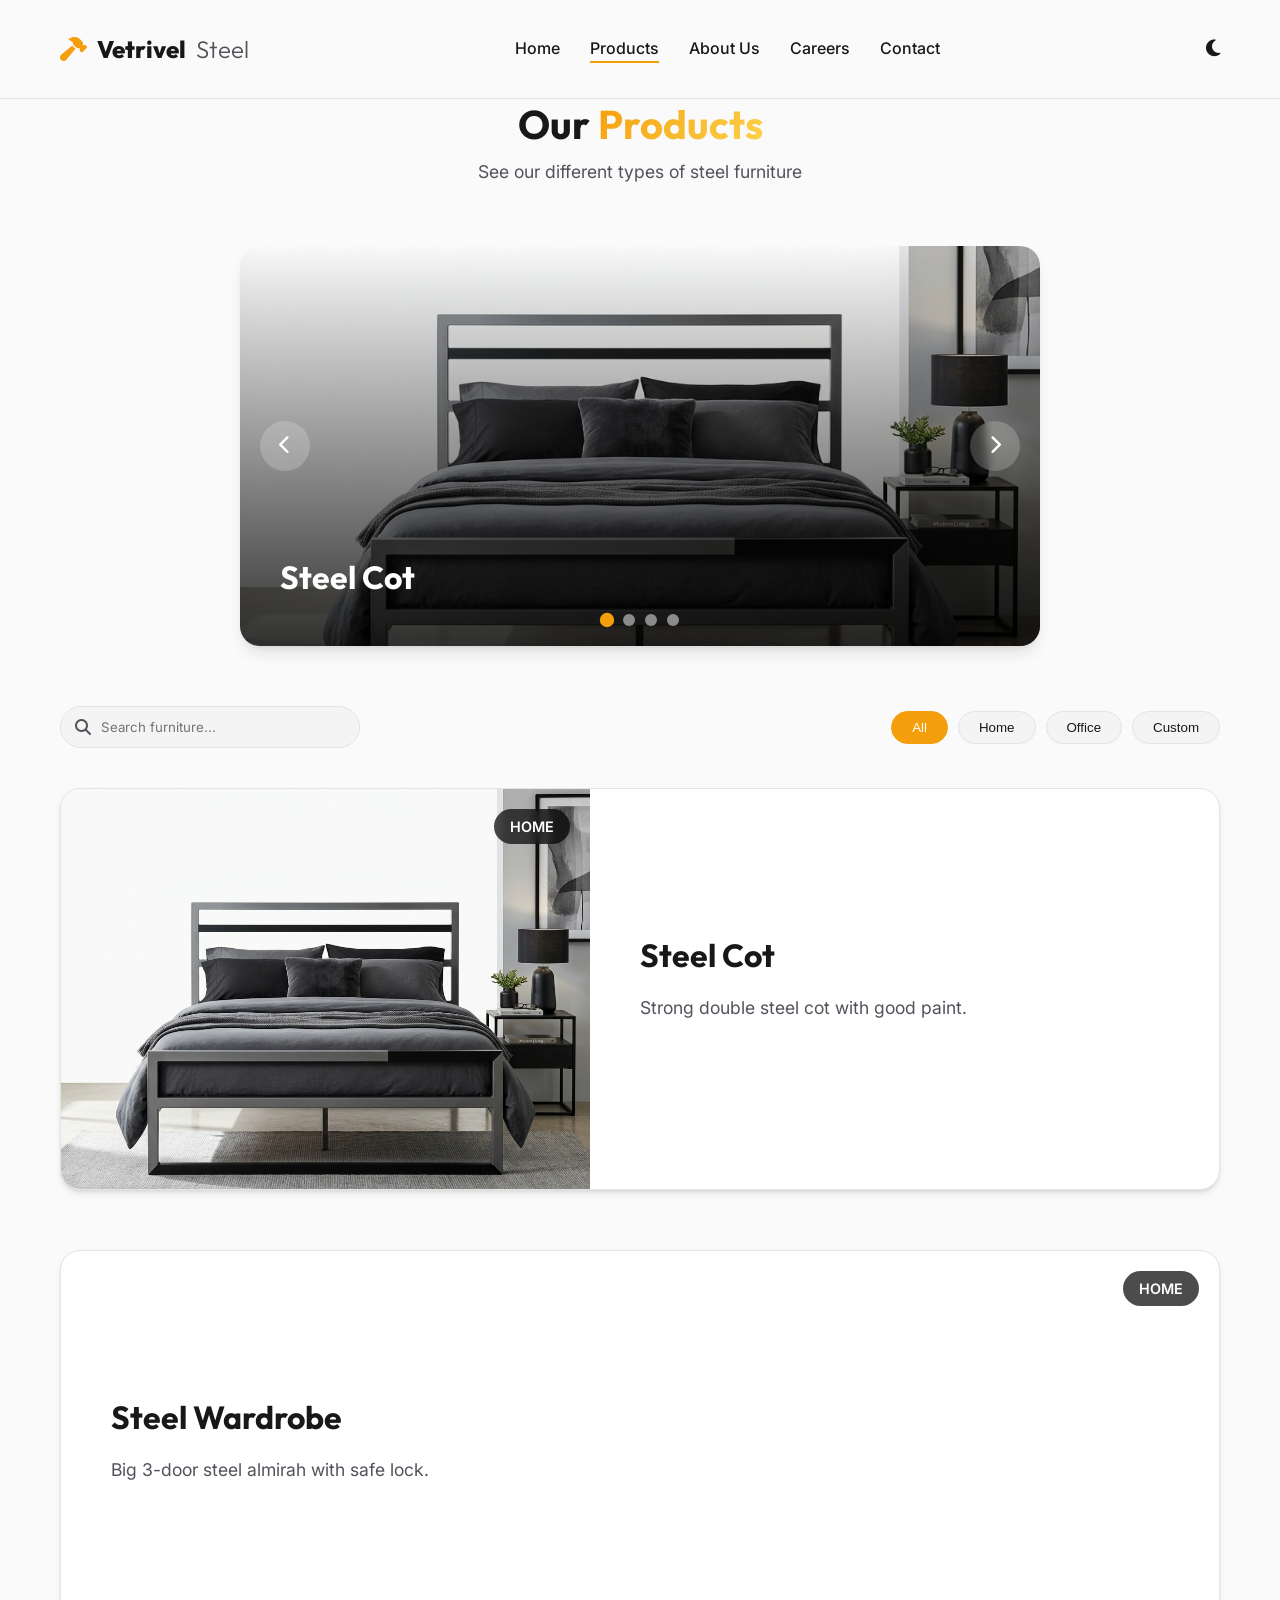
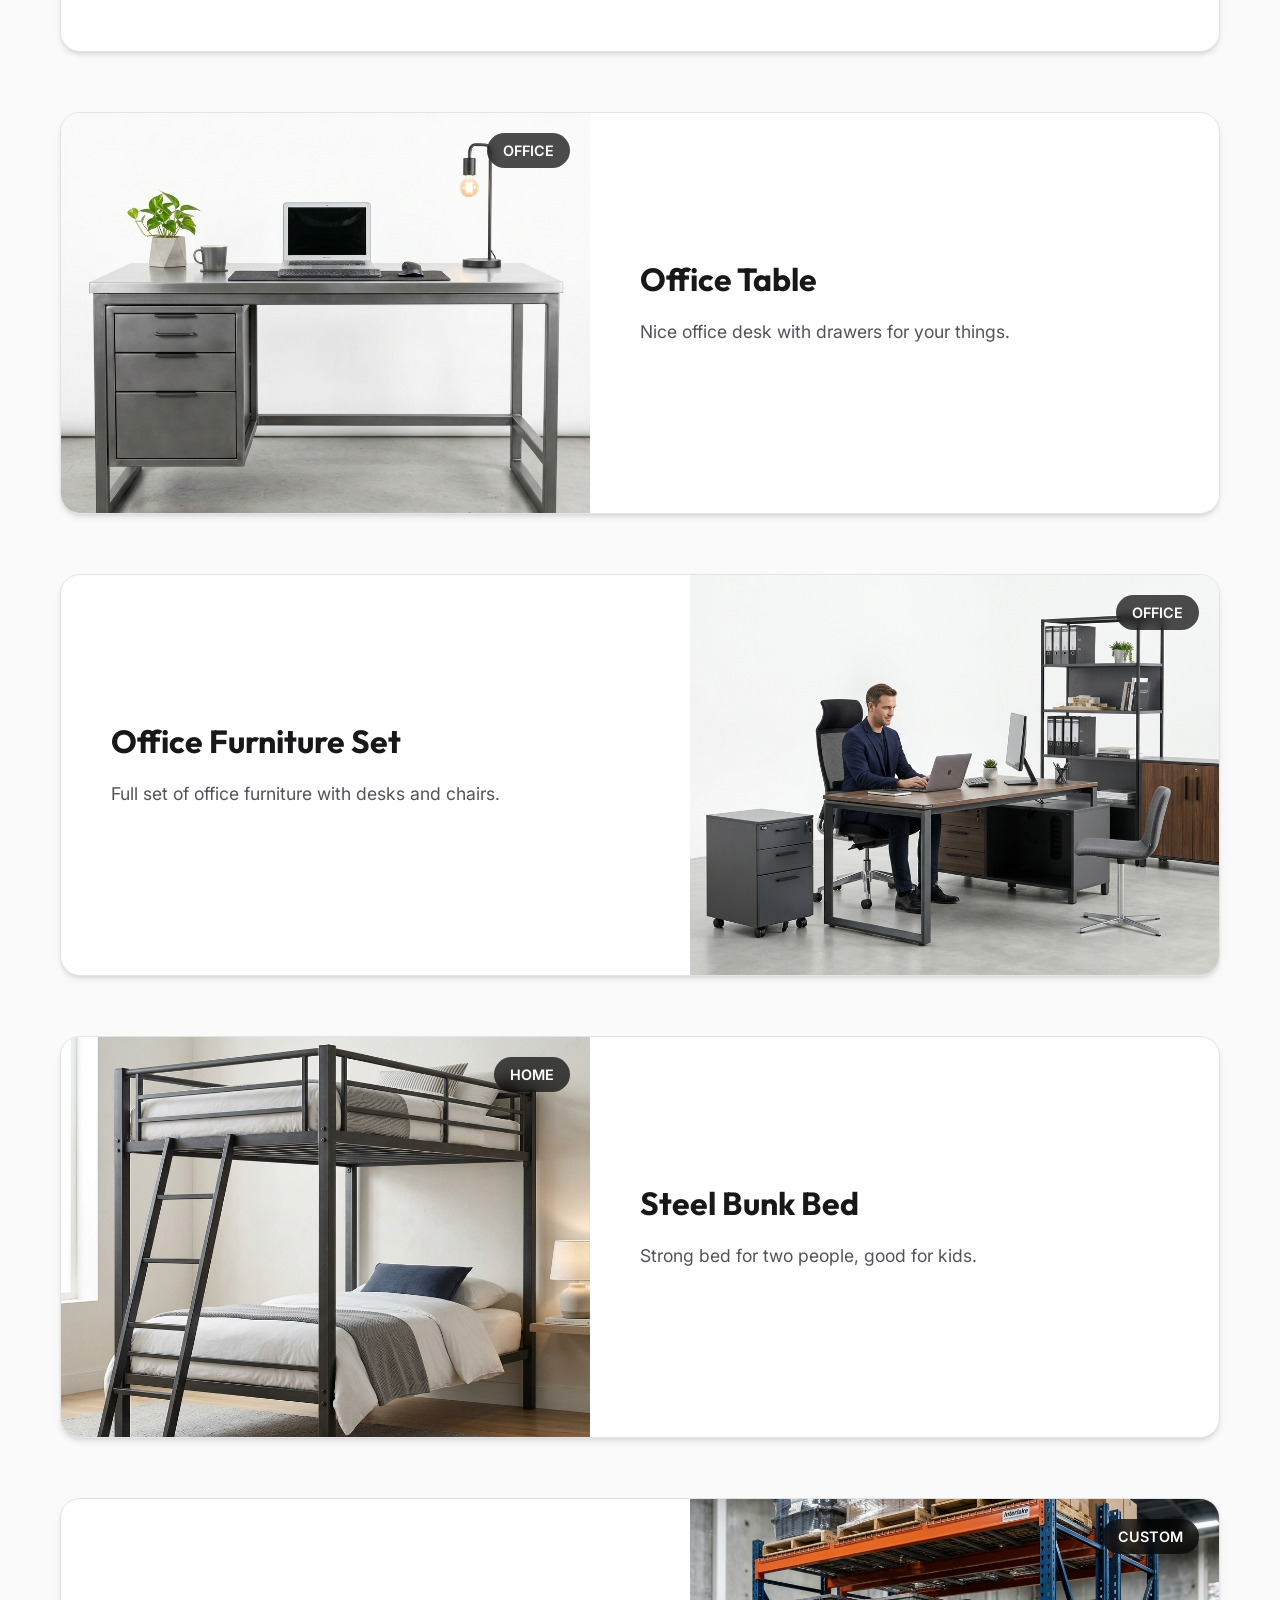
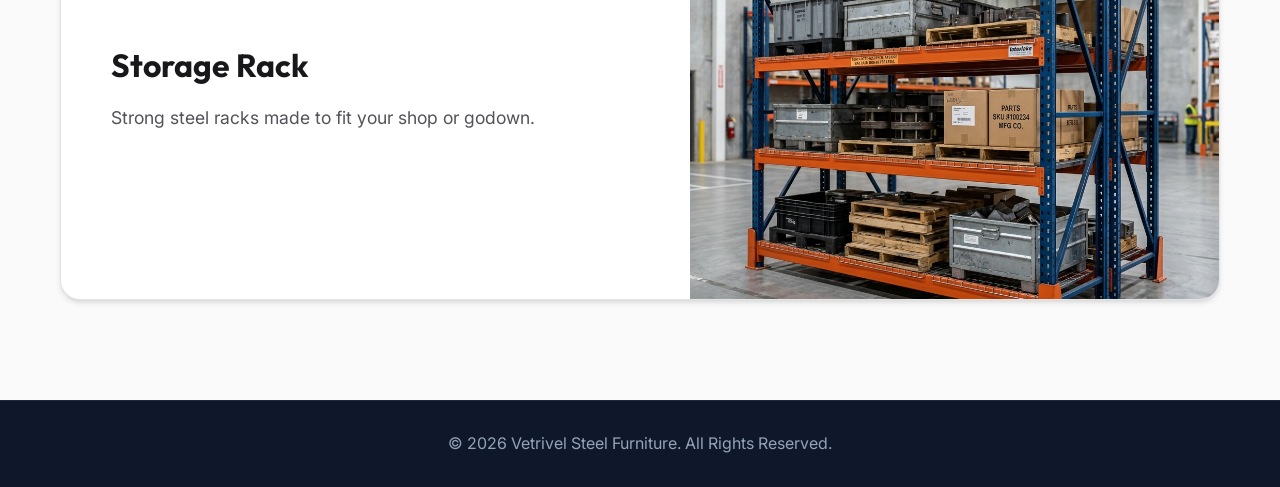
==== frontend/products.html @ 6a853de4 "11" ====
<!DOCTYPE html>
<html lang="en">
<head>
    <meta charset="UTF-8">
    <meta name="viewport" content="width=device-width, initial-scale=1.0">
    <meta name="description" content="Vetrivel Steel Furniture - Quality Steel Furniture for Homes, Offices & Shops.">
    <title>Vetrivel Steel Furniture | Premium Steel Furniture</title>
    <!-- Google Fonts -->
    <link rel="preconnect" href="https://fonts.googleapis.com">
    <link rel="preconnect" href="https://fonts.gstatic.com" crossorigin>
    <link href="https://fonts.googleapis.com/css2?family=Outfit:wght@300;400;500;600;700;800&family=Inter:wght@300;400;500;600&display=swap" rel="stylesheet">
    <!-- FontAwesome -->
    <link rel="stylesheet" href="https://cdnjs.cloudflare.com/ajax/libs/font-awesome/6.4.0/css/all.min.css">
    <!-- Custom CSS -->
    <link rel="stylesheet" href="style.css">
</head>
<body class="light-mode">
    <div class="loader-wrapper" id="loader">
        <div class="loader"></div>
    </div>

    <!-- Navigation -->
    <nav class="navbar" id="navbar">
        <div class="nav-container">
            <a href="#" class="logo">
                <i class="fa-solid fa-hammer"></i> Vetrivel <span>Steel</span>
            </a>
            
            <ul class="nav-links">
                <li><a href="index.html#home">Home</a></li>
                <li><a href="products.html" class="active">Products</a></li>
                <li><a href="index.html#about">About Us</a></li>
                <li><a href="index.html#careers">Careers</a></li>
                <li><a href="index.html#contact">Contact</a></li>
            </ul>

            <div class="nav-actions">
                <button id="theme-toggle" class="theme-btn" aria-label="Toggle Theme">
                    <i class="fa-solid fa-moon"></i>
                </button>
                <div class="hamburger" id="hamburger">
                    <span class="bar"></span>
                    <span class="bar"></span>
                    <span class="bar"></span>
                </div>
            </div>
        </div>
    </nav>



    <!-- Products Section -->
    <section id="products" class="products">
        <div class="container">
            <div class="section-header reveal">
                <h2>Our <span class="text-gradient">Products</span></h2>
                <p>See our different types of steel furniture</p>
            </div>

            <!-- Featured Product Carousel -->
            <div class="carousel-container reveal">
                <div class="carousel-track" id="carousel-track">
                    <!-- Items injected by JS -->
                </div>
                <button class="carousel-btn prev-btn" id="prev-btn" aria-label="Previous"><i class="fa-solid fa-chevron-left"></i></button>
                <button class="carousel-btn next-btn" id="next-btn" aria-label="Next"><i class="fa-solid fa-chevron-right"></i></button>
                <div class="carousel-dots" id="carousel-dots"></div>
            </div>


            <!-- Search and Filter -->
            <div class="product-controls reveal">
                <div class="search-bar">
                    <i class="fa-solid fa-search"></i>
                    <input type="text" id="product-search" placeholder="Search furniture...">
                </div>
                <div class="filter-buttons" id="filter-buttons">
                    <button class="filter-btn active" data-filter="all">All</button>
                    <button class="filter-btn" data-filter="home">Home</button>
                    <button class="filter-btn" data-filter="office">Office</button>
                    <button class="filter-btn" data-filter="custom">Custom</button>
                </div>
            </div>

            <div class="products-grid" id="products-grid">
                <!-- Product cards injected by JS -->
            </div>
        </div>
    </section>



    <!-- Footer -->
    <footer>
        <div class="container">
            <div class="footer-bottom">
                <p>&copy; 2026 Vetrivel Steel Furniture. All Rights Reserved.</p>
            </div>
        </div>
    </footer>

    <!-- Scripts -->
    <script src="script.js"></script>
</body>
</html>
---- frontend/style.css ----
/* Custom CSS for Vetrivel Steel Furniture */
:root {
    --primary: #f59e0b;       /* Premium Gold/Amber */
    --primary-dark: #d97706;
    --primary-light: #fcd34d;
    --accent: #10b981;        /* Emerald Accent */
    
    /* Light Mode Variables */
    --bg-color: #fafafa;
    --bg-secondary: #f4f4f5;
    --text-primary: #18181b;
    --text-secondary: #52525b;
    --border-color: #e4e4e7;
    --card-bg: #ffffff;
    --nav-bg: rgba(250, 250, 250, 0.9);
    --steel-gradient: linear-gradient(135deg, #a1a1aa, #e4e4e7);
    
    --shadow-sm: 0 1px 2px 0 rgb(0 0 0 / 0.05);
    --shadow-md: 0 4px 6px -1px rgb(0 0 0 / 0.1), 0 2px 4px -2px rgb(0 0 0 / 0.1);
    --shadow-lg: 0 10px 15px -3px rgb(0 0 0 / 0.1), 0 4px 6px -4px rgb(0 0 0 / 0.1);
    
    --transition: all 0.3s cubic-bezier(0.4, 0, 0.2, 1);
    --font-heading: 'Outfit', sans-serif;
    --font-body: 'Inter', sans-serif;
}

[data-theme="dark"] {
    --bg-color: #09090b;      /* Midnight/Charcoal */
    --bg-secondary: #18181b;
    --text-primary: #f4f4f5;
    --text-secondary: #a1a1aa;
    --border-color: #27272a;
    --card-bg: #18181b;
    --nav-bg: rgba(9, 9, 11, 0.9);
    --steel-gradient: linear-gradient(135deg, #3f3f46, #18181b);
}

* {
    margin: 0;
    padding: 0;
    box-sizing: border-box;
}

html {
    scroll-behavior: smooth;
    scroll-padding-top: 80px;
}

body {
    font-family: var(--font-body);
    background-color: var(--bg-color);
    color: var(--text-primary);
    line-height: 1.6;
    transition: background-color var(--transition), color var(--transition);
    overflow-x: hidden;
}

h1, h2, h3, h4, h5, h6 {
    font-family: var(--font-heading);
    font-weight: 700;
    line-height: 1.2;
}

a {
    text-decoration: none;
    color: inherit;
}

ul {
    list-style: none;
}

.container {
    max-width: 1200px;
    margin: 0 auto;
    padding: 0 20px;
}

.text-gradient {
    background: linear-gradient(135deg, var(--primary), var(--primary-light));
    -webkit-background-clip: text;
    -webkit-text-fill-color: transparent;
    background-clip: text;
}

.text-white {
    color: #ffffff !important;
}

/* Loader */
.loader-wrapper {
    position: fixed;
    top: 0;
    left: 0;
    width: 100%;
    height: 100%;
    background-color: var(--bg-color);
    display: flex;
    justify-content: center;
    align-items: center;
    z-index: 9999;
    transition: opacity 0.5s ease;
}

.loader {
    width: 50px;
    height: 50px;
    border: 5px solid var(--border-color);
    border-top-color: var(--primary);
    border-radius: 50%;
    animation: spin 1s linear infinite;
}

@keyframes spin {
    to { transform: rotate(360deg); }
}

/* Buttons */
.btn {
    display: inline-flex;
    align-items: center;
    justify-content: center;
    gap: 8px;
    padding: 12px 28px;
    font-size: 1rem;
    font-weight: 600;
    border-radius: 8px;
    cursor: pointer;
    transition: var(--transition);
    border: none;
    outline: none;
    font-family: var(--font-heading);
}

.btn-primary {
    background-color: var(--primary);
    color: #fff;
    box-shadow: 0 4px 14px 0 rgba(37, 99, 235, 0.39);
}

.btn-primary:hover {
    background-color: var(--primary-dark);
    transform: translateY(-2px);
    box-shadow: 0 6px 20px rgba(37, 99, 235, 0.23);
}

.btn-outline {
    background-color: transparent;
    color: #fff;
    border: 2px solid #fff;
}

.btn-outline:hover {
    background-color: #fff;
    color: var(--text-primary);
}

.w-100 {
    width: 100%;
}

/* Navbar */
.navbar {
    position: fixed;
    top: 0;
    left: 0;
    width: 100%;
    background-color: var(--nav-bg);
    backdrop-filter: blur(10px);
    z-index: 1000;
    border-bottom: 1px solid var(--border-color);
    transition: var(--transition);
}

.nav-container {
    max-width: 1200px;
    margin: 0 auto;
    padding: 15px 20px;
    display: flex;
    justify-content: space-between;
    align-items: center;
}

.logo {
    font-size: 1.5rem;
    font-weight: 800;
    font-family: var(--font-heading);
    color: var(--text-primary);
    display: flex;
    align-items: center;
    gap: 10px;
}

.logo i {
    color: var(--primary);
}

.logo span {
    color: var(--text-secondary);
    font-weight: 300;
}

.nav-links {
    display: flex;
    gap: 30px;
}

.nav-links a {
    font-size: 1rem;
    font-weight: 500;
    color: var(--text-primary);
    transition: var(--transition);
    position: relative;
}

.nav-links a::after {
    content: '';
    position: absolute;
    bottom: -5px;
    left: 0;
    width: 0;
    height: 2px;
    background-color: var(--primary);
    transition: var(--transition);
}

.nav-links a:hover::after, .nav-links a.active::after {
    width: 100%;
}

.nav-actions {
    display: flex;
    align-items: center;
    gap: 20px;
}

.theme-btn {
    background: none;
    border: none;
    font-size: 1.2rem;
    color: var(--text-primary);
    cursor: pointer;
    transition: var(--transition);
}

.theme-btn:hover {
    color: var(--primary);
}

.hamburger {
    display: none;
    cursor: pointer;
}

.hamburger .bar {
    display: block;
    width: 25px;
    height: 3px;
    margin: 5px auto;
    transition: all 0.3s ease-in-out;
    background-color: var(--text-primary);
}

/* Hero Section */
.hero {
    height: 100vh;
    display: flex;
    align-items: center;
    position: relative;
    background: url('../assets/images/hero_bg_1779976174019.png') no-repeat center center/cover;
}

.hero-overlay {
    position: absolute;
    top: 0;
    left: 0;
    width: 100%;
    height: 100%;
    background: linear-gradient(to right, rgba(0, 0, 0, 0.8) 0%, rgba(0, 0, 0, 0.4) 100%);
}

.hero-content {
    position: relative;
    z-index: 1;
    max-width: 1200px;
    margin: 0 auto;
    padding: 0 20px;
    color: #fff;
}

.hero-content h1 {
    font-size: 4rem;
    margin-bottom: 20px;
}

.hero-content p {
    font-size: 1.2rem;
    margin-bottom: 40px;
    max-width: 600px;
    color: #e2e8f0;
}

.hero-buttons {
    display: flex;
    gap: 20px;
}

/* Sections Common */
section {
    padding: 100px 0;
}

.section-header {
    text-align: center;
    margin-bottom: 60px;
}

.section-header h2 {
    font-size: 2.5rem;
    margin-bottom: 10px;
}

.section-header p {
    color: var(--text-secondary);
    font-size: 1.1rem;
}

/* About Section */
.about {
    background-color: var(--bg-secondary);
}

.about-grid {
    display: grid;
    grid-template-columns: 1fr 1fr;
    gap: 60px;
    align-items: center;
}

.about-text h3 {
    font-size: 2rem;
    margin-bottom: 20px;
}

.about-text p {
    margin-bottom: 20px;
    color: var(--text-secondary);
}

.stats-container {
    display: grid;
    grid-template-columns: repeat(3, 1fr);
    gap: 20px;
    margin-top: 40px;
}

.stat-box {
    background-color: var(--card-bg);
    padding: 20px;
    border-radius: 12px;
    box-shadow: var(--shadow-sm);
    text-align: center;
    border: 1px solid var(--border-color);
}

.stat-box h4 {
    font-size: 2.5rem;
    color: var(--primary);
    display: inline-block;
}

.stat-box span {
    display: block;
    font-size: 0.9rem;
    color: var(--text-secondary);
    font-weight: 500;
}

.image-grid {
    display: grid;
    grid-template-columns: 1fr 1fr;
    gap: 20px;
}

.grid-img {
    height: 250px;
    border-radius: 16px;
    background-size: cover;
    background-position: center;
    box-shadow: var(--shadow-md);
}

.img-1 {
    background-image: url('../assets/images/product_table_1779976252061.png');
    transform: translateY(30px);
}

.img-2 {
    background-image: url('../assets/images/product_office_1779976267938.png');
}

/* Products Section */
/* Carousel */
.carousel-container {
    position: relative;
    width: 100%;
    max-width: 800px;
    margin: 0 auto 60px;
    overflow: hidden;
    border-radius: 20px;
    box-shadow: var(--shadow-lg);
}
.carousel-track {
    display: flex;
    transition: transform 0.5s cubic-bezier(0.4, 0, 0.2, 1);
}
.carousel-item {
    min-width: 100%;
    height: 400px;
    background-size: cover;
    background-position: center;
    position: relative;
    display: flex;
    align-items: flex-end;
}
.carousel-item::before {
    content: '';
    position: absolute;
    inset: 0;
    background: linear-gradient(to top, rgba(0,0,0,0.8), transparent);
}
.carousel-content {
    position: relative;
    z-index: 1;
    padding: 40px;
    color: white;
}
.carousel-content h3 {
    font-size: 2rem;
    margin-bottom: 10px;
}
.carousel-btn {
    position: absolute;
    top: 50%;
    transform: translateY(-50%);
    background: rgba(255,255,255,0.2);
    backdrop-filter: blur(5px);
    border: none;
    color: white;
    width: 50px;
    height: 50px;
    border-radius: 50%;
    cursor: pointer;
    font-size: 1.2rem;
    transition: var(--transition);
    z-index: 2;
}
.carousel-btn:hover {
    background: var(--primary);
}
.prev-btn { left: 20px; }
.next-btn { right: 20px; }
.carousel-dots {
    position: absolute;
    bottom: 20px;
    left: 50%;
    transform: translateX(-50%);
    display: flex;
    gap: 10px;
    z-index: 2;
}
.dot {
    width: 12px;
    height: 12px;
    border-radius: 50%;
    background: rgba(255,255,255,0.5);
    cursor: pointer;
    transition: var(--transition);
}
.dot.active {
    background: var(--primary);
    transform: scale(1.2);
}

.product-controls {
    display: flex;
    justify-content: space-between;
    align-items: center;
    margin-bottom: 40px;
    flex-wrap: wrap;
    gap: 20px;
}

.search-bar {
    position: relative;
    width: 300px;
}

.search-bar i {
    position: absolute;
    left: 15px;
    top: 50%;
    transform: translateY(-50%);
    color: var(--text-secondary);
}

.search-bar input {
    width: 100%;
    padding: 12px 15px 12px 40px;
    border: 1px solid var(--border-color);
    border-radius: 30px;
    background-color: var(--bg-secondary);
    color: var(--text-primary);
    font-family: var(--font-body);
    outline: none;
    transition: var(--transition);
}

.search-bar input:focus {
    border-color: var(--primary);
    box-shadow: 0 0 0 3px rgba(37, 99, 235, 0.1);
}

.filter-buttons {
    display: flex;
    gap: 10px;
}

.filter-btn {
    padding: 8px 20px;
    border: 1px solid var(--border-color);
    background-color: var(--bg-secondary);
    color: var(--text-primary);
    border-radius: 30px;
    cursor: pointer;
    font-weight: 500;
    transition: var(--transition);
}

.filter-btn:hover, .filter-btn.active {
    background-color: var(--primary);
    color: #fff;
    border-color: var(--primary);
}

.products-grid {
    display: flex;
    flex-direction: column;
    gap: 60px;
}

.product-card {
    display: flex;
    align-items: center;
    background-color: var(--card-bg);
    border-radius: 20px;
    overflow: hidden;
    box-shadow: var(--shadow-md);
    border: 1px solid var(--border-color);
    transition: all 0.4s cubic-bezier(0.175, 0.885, 0.32, 1.275);
    position: relative;
}

.product-card:nth-child(even) {
    flex-direction: row-reverse;
}

.product-card:hover {
    transform: translateY(-5px);
    box-shadow: var(--shadow-lg);
}

.product-img {
    flex: 1;
    height: 400px;
    position: relative;
    overflow: hidden;
}

.product-img img, .product-img video {
    width: 100%;
    height: 100%;
    object-fit: cover;
    transition: transform 0.5s ease;
}

.product-img img {
    animation: slow-pan 25s linear infinite alternate;
}

@keyframes slow-pan {
    0% { transform: scale(1) translate(0, 0); }
    50% { transform: scale(1.1) translate(-2%, 2%); }
    100% { transform: scale(1.15) translate(2%, -2%); }
}

.product-card:hover .product-img img {
    animation-play-state: paused;
    transform: scale(1.05);
}

.product-category {
    position: absolute;
    top: 20px;
    right: 20px;
    background-color: rgba(0, 0, 0, 0.7);
    color: #fff;
    padding: 6px 16px;
    border-radius: 30px;
    font-size: 0.9rem;
    font-weight: 600;
    backdrop-filter: blur(4px);
    z-index: 2;
}

.product-info {
    flex: 1;
    padding: 50px;
}

.product-info h3 {
    font-size: 2rem;
    margin-bottom: 20px;
}

.product-info p {
    color: var(--text-secondary);
    font-size: 1.1rem;
    margin-bottom: 20px;
    height: auto;
    overflow: visible;
}

.product-bottom {
    display: flex;
    justify-content: space-between;
    align-items: center;
}

@media (max-width: 768px) {
    .product-card, .product-card:nth-child(even) {
        flex-direction: column;
    }
    .product-img {
        width: 100%;
        height: 250px;
    }
    .product-info {
        padding: 30px;
    }
}

.product-price {
    font-size: 1.25rem;
    font-weight: 700;
    color: var(--primary);
}

.btn-sm {
    padding: 8px 16px;
    font-size: 0.9rem;
}

/* Careers Section */
.careers {
    position: relative;
    background: url('../assets/images/hiring_banner_1779976194190.png') no-repeat center center/cover;
    background-attachment: fixed;
    color: #fff;
}

.careers-overlay {
    position: absolute;
    top: 0;
    left: 0;
    width: 100%;
    height: 100%;
    background: linear-gradient(rgba(15, 23, 42, 0.9), rgba(15, 23, 42, 0.95));
}

.careers-content {
    position: relative;
    z-index: 1;
    display: grid;
    grid-template-columns: 1fr 1fr;
    gap: 60px;
}

.job-listings {
    display: grid;
    grid-template-columns: 1fr 1fr;
    gap: 20px;
}

.job-card {
    background-color: rgba(255, 255, 255, 0.1);
    backdrop-filter: blur(10px);
    border: 1px solid rgba(255, 255, 255, 0.2);
    padding: 25px;
    border-radius: 12px;
    transition: var(--transition);
}

.job-card:hover {
    background-color: rgba(255, 255, 255, 0.2);
    transform: translateY(-5px);
}

.job-icon {
    font-size: 2rem;
    color: var(--primary-light);
    margin-bottom: 15px;
}

.job-card h3 {
    font-size: 1.2rem;
    margin-bottom: 5px;
}

.job-card p {
    color: #cbd5e1;
    font-size: 0.9rem;
}

.application-form {
    background-color: var(--card-bg);
    padding: 40px;
    border-radius: 16px;
    box-shadow: var(--shadow-lg);
    color: var(--text-primary);
}

.application-form h3 {
    margin-bottom: 25px;
    font-size: 1.5rem;
}

.form-group {
    margin-bottom: 20px;
}

.form-row {
    display: flex;
    gap: 20px;
}

.form-group.half {
    width: 50%;
}

.form-group input,
.form-group select,
.form-group textarea {
    width: 100%;
    padding: 12px 15px;
    border: 1px solid var(--border-color);
    border-radius: 8px;
    background-color: var(--bg-secondary);
    color: var(--text-primary);
    font-family: var(--font-body);
    outline: none;
    transition: var(--transition);
}

.form-group input:focus,
.form-group select:focus,
.form-group textarea:focus {
    border-color: var(--primary);
    box-shadow: 0 0 0 3px rgba(37, 99, 235, 0.1);
}

.file-upload {
    position: relative;
    border: 2px dashed var(--border-color);
    border-radius: 8px;
    padding: 20px;
    text-align: center;
    background-color: var(--bg-secondary);
    cursor: pointer;
    transition: var(--transition);
}

.file-upload:hover {
    border-color: var(--primary);
}

.file-upload input {
    position: absolute;
    top: 0;
    left: 0;
    width: 100%;
    height: 100%;
    opacity: 0;
    cursor: pointer;
}

.file-upload label {
    display: block;
    color: var(--text-secondary);
    font-weight: 500;
}

.file-upload label i {
    font-size: 1.5rem;
    display: block;
    margin-bottom: 10px;
    color: var(--primary);
}
/* Instagram Promo Section */
.instagram-promo {
    padding: 80px 0;
    position: relative;
    overflow: hidden;
}

.insta-content {
    display: flex;
    align-items: center;
    justify-content: space-between;
    background: var(--card-bg);
    border-radius: 24px;
    padding: 60px;
    box-shadow: var(--shadow-lg);
    position: relative;
    z-index: 1;
    border: 1px solid var(--border-color);
    overflow: hidden;
}

.insta-text {
    flex: 1;
    max-width: 550px;
    position: relative;
    z-index: 2;
}

.insta-text h2 {
    font-size: 2.8rem;
    margin-bottom: 15px;
}

.insta-gradient-text {
    background: linear-gradient(45deg, #f09433 0%, #e6683c 25%, #dc2743 50%, #cc2366 75%, #bc1888 100%);
    -webkit-background-clip: text;
    background-clip: text;
    -webkit-text-fill-color: transparent;
    font-weight: 800;
}

.insta-text p {
    color: var(--text-secondary);
    margin-bottom: 20px;
    font-size: 1.15rem;
}

.insta-handle {
    font-weight: 700;
    font-size: 1.3rem !important;
    color: var(--text-primary) !important;
    margin-bottom: 30px !important;
}

.btn-insta {
    background: linear-gradient(45deg, #f09433 0%, #e6683c 25%, #dc2743 50%, #cc2366 75%, #bc1888 100%);
    color: white;
    border: none;
    padding: 16px 32px;
    font-size: 1.1rem;
    font-weight: 600;
    box-shadow: 0 4px 15px rgba(220, 39, 67, 0.3);
    border-radius: 12px;
}

.btn-insta:hover {
    transform: translateY(-3px);
    box-shadow: 0 6px 20px rgba(220, 39, 67, 0.4);
    color: white;
}

.insta-mockup {
    flex: 1;
    display: flex;
    justify-content: flex-end;
    align-items: center;
    position: relative;
}

.insta-icon-large {
    font-size: 18rem;
    background: linear-gradient(45deg, #f09433 0%, #e6683c 25%, #dc2743 50%, #cc2366 75%, #bc1888 100%);
    -webkit-background-clip: text;
    background-clip: text;
    -webkit-text-fill-color: transparent;
    opacity: 0.08;
    position: absolute;
    right: -20px;
    top: 50%;
    transform: translateY(-50%) rotate(-15deg);
    transition: all 0.6s cubic-bezier(0.175, 0.885, 0.32, 1.275);
    animation: float-model 6s ease-in-out infinite;
}

@keyframes float-model {
    0% { transform: translateY(-50%) rotate(-15deg); }
    50% { transform: translateY(-55%) rotate(-10deg) scale(1.05); }
    100% { transform: translateY(-50%) rotate(-15deg); }
}

.insta-content:hover .insta-icon-large {
    animation-play-state: paused;
    transform: translateY(-50%) rotate(0deg) scale(1.1);
    opacity: 0.15;
}

@media (max-width: 992px) {
    .insta-content {
        flex-direction: column;
        text-align: center;
        padding: 40px 30px;
    }
    
    .insta-text {
        max-width: 100%;
    }
    
    .insta-mockup {
        width: 100%;
        justify-content: center;
        margin-top: 40px;
    }
    
    .insta-icon-large {
        position: static;
        transform: none;
        font-size: 10rem;
        opacity: 0.15;
    }
    
    .insta-content:hover .insta-icon-large {
        transform: scale(1.05);
    }
}

/* Contact Section */
.contact-grid {
    display: grid;
    grid-template-columns: 1fr 1fr;
    gap: 60px;
    margin-bottom: 60px;
}

.info-card {
    display: flex;
    gap: 20px;
    margin-bottom: 30px;
}

.info-card i {
    width: 50px;
    height: 50px;
    background-color: rgba(37, 99, 235, 0.1);
    color: var(--primary);
    border-radius: 50%;
    display: flex;
    align-items: center;
    justify-content: center;
    font-size: 1.2rem;
    flex-shrink: 0;
}

.info-card h4 {
    margin-bottom: 5px;
}

.info-card p {
    color: var(--text-secondary);
}

.social-links {
    display: flex;
    gap: 15px;
    margin-top: 40px;
}

.social-links a {
    width: 40px;
    height: 40px;
    background-color: var(--bg-secondary);
    border: 1px solid var(--border-color);
    display: flex;
    align-items: center;
    justify-content: center;
    border-radius: 50%;
    color: var(--text-primary);
    transition: var(--transition);
}

.social-links a:hover {
    background-color: var(--primary);
    color: #fff;
    border-color: var(--primary);
    transform: translateY(-3px);
}

.map-container {
    border-radius: 16px;
    overflow: hidden;
    box-shadow: var(--shadow-md);
}

/* Float WhatsApp */
.float-whatsapp {
    position: fixed;
    bottom: 30px;
    right: 30px;
    width: 60px;
    height: 60px;
    background-color: #25d366;
    color: #fff;
    border-radius: 50%;
    display: flex;
    align-items: center;
    justify-content: center;
    font-size: 2rem;
    box-shadow: 0 4px 10px rgba(37, 211, 102, 0.3);
    z-index: 100;
    transition: var(--transition);
}

.float-whatsapp:hover {
    transform: scale(1.1);
}

/* Footer */
footer {
    background-color: #0f172a;
    color: #94a3b8;
    padding: 30px 0;
    text-align: center;
    border-top: 1px solid #1e293b;
}

/* Reveal Animation */
.reveal {
    opacity: 0;
    transform: translateY(30px);
    transition: all 0.8s ease;
}

.reveal.active {
    opacity: 1;
    transform: translateY(0);
}

/* Responsive */
@media (max-width: 992px) {
    .about-grid, .careers-content, .contact-grid {
        grid-template-columns: 1fr;
    }
    
    .hero-content h1 {
        font-size: 3rem;
    }
    
    .image-grid {
        margin-top: 40px;
    }
}

@media (max-width: 768px) {
    .nav-links {
        position: fixed;
        left: -100%;
        top: 70px;
        flex-direction: column;
        background-color: var(--nav-bg);
        backdrop-filter: blur(10px);
        width: 100%;
        text-align: center;
        transition: 0.3s;
        box-shadow: 0 10px 27px rgba(0, 0, 0, 0.05);
        padding: 20px 0;
    }

    .nav-links.active {
        left: 0;
    }

    .hamburger {
        display: block;
    }

    .hamburger.active .bar:nth-child(2) {
        opacity: 0;
    }

    .hamburger.active .bar:nth-child(1) {
        transform: translateY(8px) rotate(45deg);
    }

    .hamburger.active .bar:nth-child(3) {
        transform: translateY(-8px) rotate(-45deg);
    }

    .hero-content h1 {
        font-size: 2.5rem;
    }
    
    .hero-buttons {
        flex-direction: column;
    }
    
    .job-listings {
        grid-template-columns: 1fr;
    }

    .form-row {
        flex-direction: column;
        gap: 0;
    }

    .form-group.half {
        width: 100%;
    }
    
    .product-controls {
        flex-direction: column;
        align-items: stretch;
    }
    
    .search-bar {
        width: 100%;
    }
    
    .filter-buttons {
        justify-content: center;
        flex-wrap: wrap;
    }
}

/* Professional Fly Animation for Send Button */
@keyframes flyOff {
    0% { transform: translate(0, 0) scale(1) rotate(0deg); opacity: 1; }
    20% { transform: translate(-5px, 5px) scale(1.1) rotate(-10deg); opacity: 1; }
    100% { transform: translate(60px, -60px) scale(0) rotate(45deg); opacity: 0; }
}

.fly-anim i {
    animation: flyOff 0.7s forwards cubic-bezier(0.4, 0, 0.2, 1);
    display: inline-block;
}
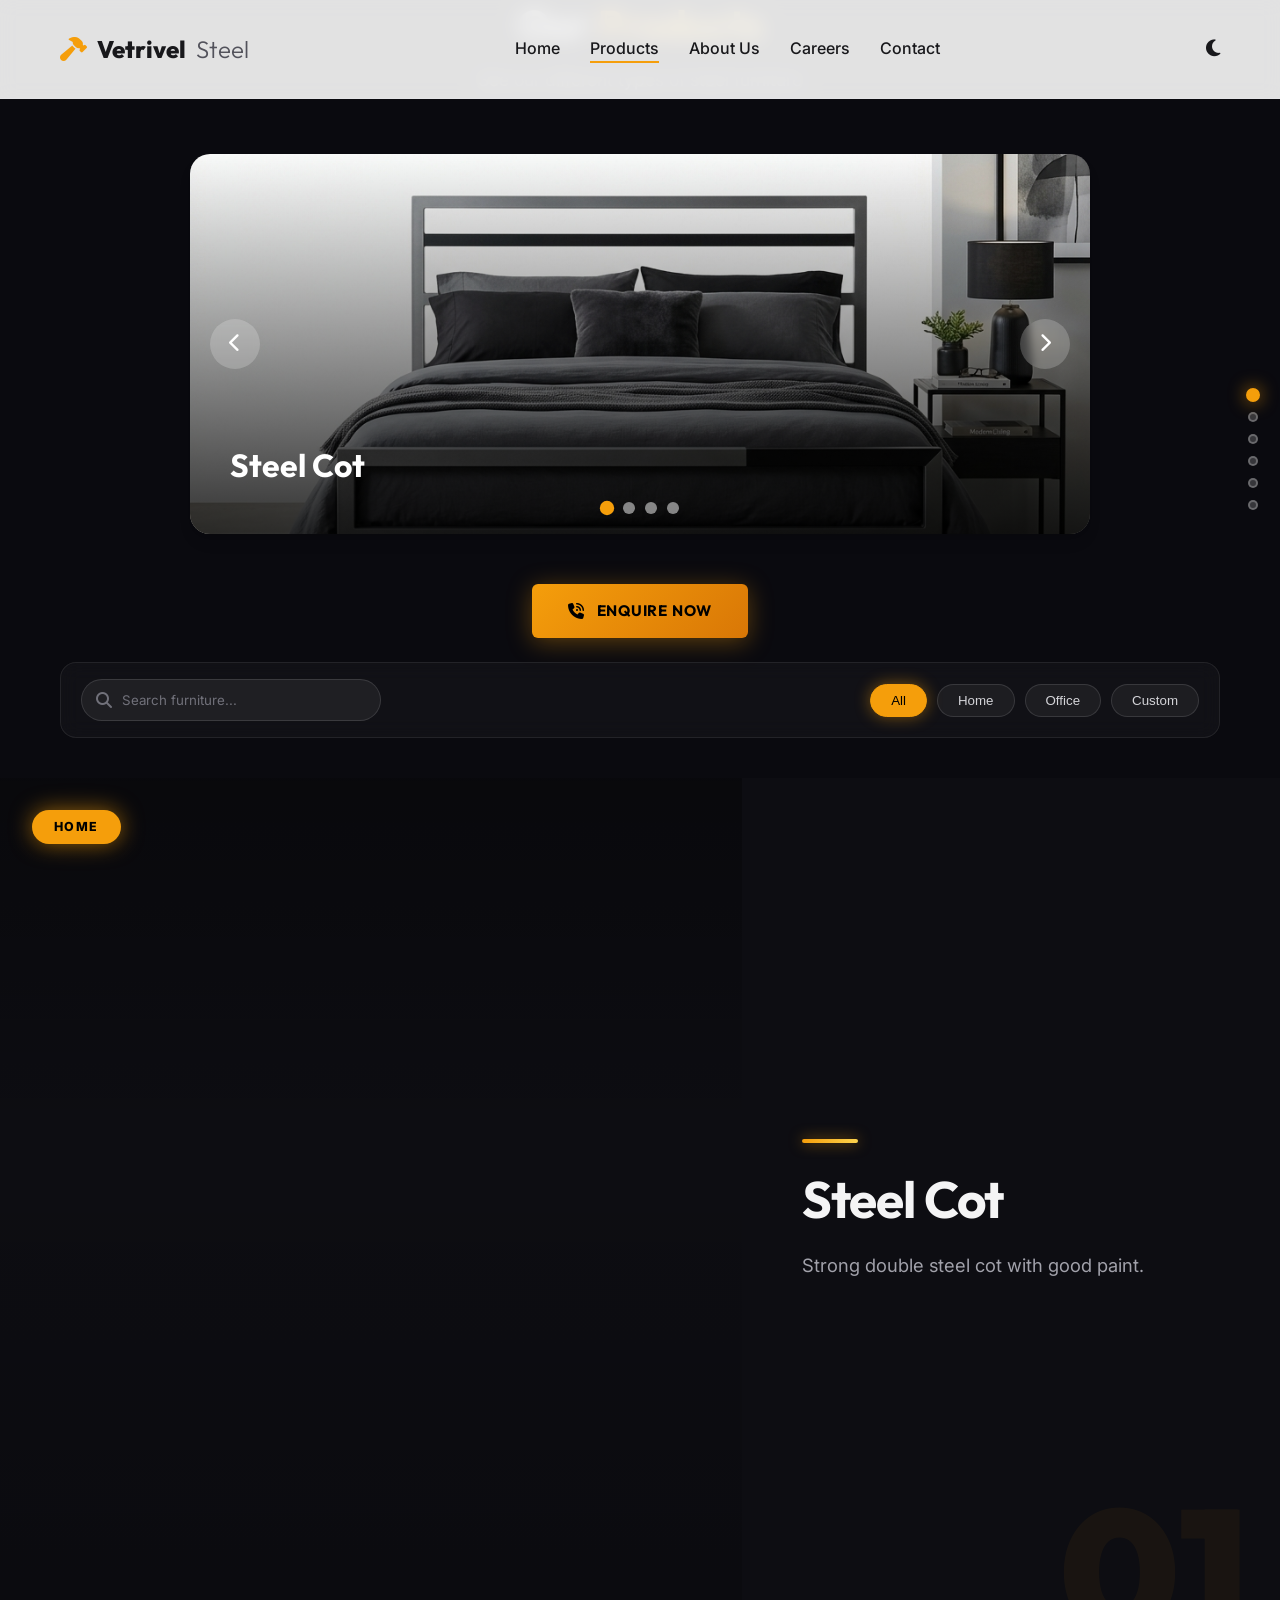
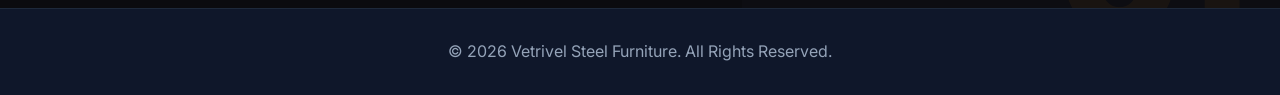
==== commit 3183e5dc: "16" ====
--- a/frontend/products.html
+++ b/frontend/products.html
@@ -14,7 +14,7 @@
     <!-- Custom CSS -->
     <link rel="stylesheet" href="style.css">
 </head>
-<body class="light-mode">
+<body class="light-mode products-page">
     <div class="loader-wrapper" id="loader">
         <div class="loader"></div>
     </div>
@@ -51,6 +51,7 @@
 
     <!-- Products Section -->
     <section id="products" class="products">
+        <!-- Header + controls in a centred wrapper -->
         <div class="container">
             <div class="section-header reveal">
                 <h2>Our <span class="text-gradient">Products</span></h2>
@@ -60,13 +61,20 @@
             <!-- Featured Product Carousel -->
             <div class="carousel-container reveal">
                 <div class="carousel-track" id="carousel-track">
-                    <!-- Items injected by JS -->
+                    <!-- Carousel items injected by JS from products data below -->
                 </div>
                 <button class="carousel-btn prev-btn" id="prev-btn" aria-label="Previous"><i class="fa-solid fa-chevron-left"></i></button>
                 <button class="carousel-btn next-btn" id="next-btn" aria-label="Next"><i class="fa-solid fa-chevron-right"></i></button>
                 <div class="carousel-dots" id="carousel-dots"></div>
             </div>
 
+            <!-- Enquire Now — single CTA above search -->
+            <div class="enquire-bar reveal">
+                <a href="index.html#contact" class="btn-enquire-pro">
+                    <i class="fa-solid fa-phone-volume"></i>
+                    <span>Enquire Now</span>
+                </a>
+            </div>
 
             <!-- Search and Filter -->
             <div class="product-controls reveal">
@@ -81,10 +89,11 @@
                     <button class="filter-btn" data-filter="custom">Custom</button>
                 </div>
             </div>
+        </div>
 
-            <div class="products-grid" id="products-grid">
-                <!-- Product cards injected by JS -->
-            </div>
+        <!-- Full-screen product cards — no container wrapper -->
+        <div class="products-grid" id="products-grid">
+            <!-- Product cards injected by JS from products data below -->
         </div>
     </section>
 
@@ -99,6 +108,67 @@
         </div>
     </footer>
 
+    <!-- Products Data (defined here in HTML, read by script.js) -->
+    <script>
+        const products = [
+            {
+                id: 1,
+                name: "Steel Cot",
+                category: "home",
+                description: "Strong double steel cot with good paint.",
+                price: "₹12,500",
+                image: "../assets/images/product_cot_1779976217480.png",
+                video: "../assets/watermark-removed-only_this_product.mp4"
+            },
+            {
+                id: 2,
+                name: "Steel Wardrobe",
+                category: "home",
+                description: "Big 3-door steel almirah with safe lock.",
+                price: "₹15,000",
+                image: "../assets/images/product_wardrobe_1779976231262.png",
+                video: "../assets/watermark-removed-product_be_separated_by_parts.mp4"
+            },
+            {
+                id: 3,
+                name: "Office Table",
+                category: "office",
+                description: "Nice office desk with drawers for your things.",
+                price: "₹8,500",
+                image: "../assets/images/product_table_1779976252061.png",
+                video: "../assets/watermark-removed-yes_generate_video.mp4"
+            },
+            {
+                id: 4,
+                name: "Office Furniture Set",
+                category: "office",
+                description: "Full set of office furniture with desks and chairs.",
+                price: "₹45,000",
+                image: "../assets/images/product_office_1779976267938.png",
+                video: "../assets/watermark-removed-product_be_separated_by_parts (3).mp4"
+
+            },
+            {
+                id: 5,
+                name: "Steel Bunk Bed",
+                category: "home",
+                description: "Strong bed for two people, good for kids.",
+                price: "₹18,000",
+                image: "../assets/images/product_bunk_bed_1781106868469.png",
+                video: "../assets/watermark-removed-product_be_separated_by_parts (2).mp4"
+            },
+            {
+                id: 6,
+                name: "Storage Rack",
+                category: "custom",
+                description: "Strong steel racks made to fit your shop or godown.",
+                price: "Custom",
+                image: "../assets/images/product_storage_rack_1781106885351.png",
+                video: "../assets/watermark-removed-product_be_separated_by_parts (1).mp4"
+            }
+        ];
+    </script>
+
     <!-- Scripts -->
     <script src="script.js"></script>
 </body>
--- a/frontend/style.css
+++ b/frontend/style.css
@@ -310,6 +310,11 @@
     padding: 100px 0;
 }
 
+/* Products page: no padding so full-screen cards sit flush */
+.products-page section#products {
+    padding: 0;
+}
+
 .section-header {
     text-align: center;
     margin-bottom: 60px;
@@ -404,8 +409,8 @@
 .carousel-container {
     position: relative;
     width: 100%;
-    max-width: 800px;
-    margin: 0 auto 60px;
+    max-width: 900px;
+    margin: 0 auto 50px;
     overflow: hidden;
     border-radius: 20px;
     box-shadow: var(--shadow-lg);
@@ -416,7 +421,7 @@
 }
 .carousel-item {
     min-width: 100%;
-    height: 400px;
+    height: 380px;
     background-size: cover;
     background-position: center;
     position: relative;
@@ -543,123 +548,369 @@
     border-color: var(--primary);
 }
 
+/* =============================================
+   PREMIUM FULL-SCREEN LANDSCAPE PRODUCT CARDS
+   ============================================= */
+
+/* Section background */
+.products-page #products {
+    background: #0a0a0f;
+    padding: 0;
+}
+
+/* Products header area */
+.products-page .section-header {
+    display: flex;
+    flex-direction: column;
+    align-items: center;
+    gap: 8px;
+}
+.products-page .section-header h2 {
+    color: #fff;
+}
+.products-page .section-header p {
+    color: #a1a1aa;
+}
+
+/* Single Enquire Now bar above search */
+.enquire-bar {
+    display: flex;
+    justify-content: center;
+    margin-bottom: 24px;
+}
+
+.products-page .product-controls {
+    background: rgba(255,255,255,0.03);
+    border-radius: 16px;
+    padding: 16px 20px;
+    border: 1px solid rgba(255,255,255,0.08);
+    backdrop-filter: blur(10px);
+}
+.products-page .search-bar input {
+    background: rgba(255,255,255,0.06);
+    border-color: rgba(255,255,255,0.12);
+    color: #f4f4f5;
+}
+.products-page .search-bar input::placeholder { color: #71717a; }
+.products-page .search-bar i { color: #71717a; }
+.products-page .filter-btn {
+    background: rgba(255,255,255,0.05);
+    border-color: rgba(255,255,255,0.12);
+    color: #d4d4d8;
+}
+.products-page .filter-btn:hover,
+.products-page .filter-btn.active {
+    background: var(--primary);
+    border-color: var(--primary);
+    color: #000;
+    box-shadow: 0 0 16px rgba(245,158,11,0.45);
+}
+
+/* Scroll-snap wrapper */
 .products-grid {
     display: flex;
     flex-direction: column;
-    gap: 60px;
-}
-
+    gap: 0;
+    scroll-snap-type: y mandatory;
+    overflow-y: auto;
+    height: calc(100vh - 70px);
+    scrollbar-width: none;
+}
+.products-grid::-webkit-scrollbar { display: none; }
+
+/* ── Individual full-screen card ── */
 .product-card {
     display: flex;
-    align-items: center;
-    background-color: var(--card-bg);
-    border-radius: 20px;
+    align-items: stretch;
+    width: 100vw;
+    height: 100vh;
+    min-height: 100vh;
     overflow: hidden;
-    box-shadow: var(--shadow-md);
-    border: 1px solid var(--border-color);
-    transition: all 0.4s cubic-bezier(0.175, 0.885, 0.32, 1.275);
-    position: relative;
-}
-
-.product-card:nth-child(even) {
-    flex-direction: row-reverse;
-}
-
-.product-card:hover {
-    transform: translateY(-5px);
-    box-shadow: var(--shadow-lg);
-}
-
+    position: relative;
+    scroll-snap-align: start;
+    background: #0d0d12;
+}
+.product-card:nth-child(even) { flex-direction: row-reverse; }
+
+/* ── Image half ── */
 .product-img {
-    flex: 1;
-    height: 400px;
+    flex: 0 0 58%;
+    width: 58%;
+    height: 100%;
     position: relative;
     overflow: hidden;
 }
-
-.product-img img, .product-img video {
+.product-img img,
+.product-img video {
     width: 100%;
     height: 100%;
     object-fit: cover;
-    transition: transform 0.5s ease;
-}
-
-.product-img img {
-    animation: slow-pan 25s linear infinite alternate;
-}
-
+    display: block;
+    filter: brightness(0.88) saturate(1.15);
+    transition: transform 1s ease, filter 0.6s ease;
+}
+.product-img img { animation: slow-pan 28s linear infinite alternate; }
 @keyframes slow-pan {
-    0% { transform: scale(1) translate(0, 0); }
-    50% { transform: scale(1.1) translate(-2%, 2%); }
-    100% { transform: scale(1.15) translate(2%, -2%); }
-}
-
+    0%   { transform: scale(1.0) translate(0,0); }
+    50%  { transform: scale(1.07) translate(-2%,2%); }
+    100% { transform: scale(1.12) translate(2%,-2%); }
+}
 .product-card:hover .product-img img {
     animation-play-state: paused;
-    transform: scale(1.05);
-}
-
+    transform: scale(1.06);
+    filter: brightness(1) saturate(1.3);
+}
+
+/* Dark-to-transparent gradient blending into info panel */
+.product-img::before {
+    content: '';
+    position: absolute;
+    inset: 0;
+    background: linear-gradient(to right, transparent 55%, #0d0d12 100%);
+    z-index: 1;
+    pointer-events: none;
+}
+.product-card:nth-child(even) .product-img::before {
+    background: linear-gradient(to left, transparent 55%, #0d0d12 100%);
+}
+/* Top/bottom vignette */
+.product-img::after {
+    content: '';
+    position: absolute;
+    inset: 0;
+    background: linear-gradient(to bottom, rgba(0,0,0,0.35) 0%, transparent 40%, rgba(0,0,0,0.2) 100%);
+    z-index: 1;
+    pointer-events: none;
+}
+
+/* ── Category badge ── */
 .product-category {
     position: absolute;
-    top: 20px;
-    right: 20px;
-    background-color: rgba(0, 0, 0, 0.7);
-    color: #fff;
-    padding: 6px 16px;
-    border-radius: 30px;
-    font-size: 0.9rem;
-    font-weight: 600;
-    backdrop-filter: blur(4px);
+    top: 32px;
+    left: 32px;
+    background: var(--primary);
+    color: #000;
+    padding: 7px 22px;
+    border-radius: 40px;
+    font-size: 0.78rem;
+    font-weight: 800;
+    letter-spacing: 0.12em;
+    text-transform: uppercase;
+    z-index: 3;
+    box-shadow: 0 0 22px rgba(245,158,11,0.6), 0 4px 12px rgba(0,0,0,0.3);
+    animation: badge-pulse 3s ease-in-out infinite;
+}
+@keyframes badge-pulse {
+    0%,100% { box-shadow: 0 0 22px rgba(245,158,11,0.6), 0 4px 12px rgba(0,0,0,0.3); }
+    50%      { box-shadow: 0 0 36px rgba(245,158,11,0.9), 0 4px 12px rgba(0,0,0,0.3); }
+}
+.product-card:nth-child(even) .product-category { left: auto; right: 32px; }
+
+/* ── Info panel ── */
+.product-info {
+    flex: 0 0 42%;
+    width: 42%;
+    display: flex;
+    flex-direction: column;
+    justify-content: center;
+    padding: 70px 60px;
+    position: relative;
     z-index: 2;
-}
-
-.product-info {
-    flex: 1;
-    padding: 50px;
-}
+    background: transparent;
+}
+
+/* Large faded index watermark */
+.product-info::after {
+    content: attr(data-index);
+    position: absolute;
+    right: 30px;
+    bottom: 20px;
+    font-size: 11rem;
+    font-weight: 900;
+    color: var(--primary);
+    opacity: 0.05;
+    line-height: 1;
+    font-family: var(--font-heading);
+    pointer-events: none;
+    user-select: none;
+}
+
+/* Gold accent line */
+.accent-line {
+    width: 56px;
+    height: 4px;
+    background: linear-gradient(90deg, var(--primary), var(--primary-light));
+    border-radius: 2px;
+    margin-bottom: 28px;
+    box-shadow: 0 0 14px rgba(245,158,11,0.65);
+    transition: width 0.5s ease;
+}
+.product-card:hover .accent-line { width: 90px; }
 
 .product-info h3 {
-    font-size: 2rem;
+    font-size: 3.2rem;
+    line-height: 1.1;
     margin-bottom: 20px;
+    color: #f4f4f5;
+    letter-spacing: -0.02em;
 }
 
 .product-info p {
-    color: var(--text-secondary);
-    font-size: 1.1rem;
-    margin-bottom: 20px;
-    height: auto;
-    overflow: visible;
+    color: #a1a1aa;
+    font-size: 1.15rem;
+    line-height: 1.85;
+    margin-bottom: 36px;
+    max-width: 380px;
 }
 
 .product-bottom {
     display: flex;
-    justify-content: space-between;
-    align-items: center;
-}
-
+    align-items: center;
+    gap: 20px;
+    flex-wrap: wrap;
+}
+
+.product-price {
+    font-size: 1.7rem;
+    font-weight: 800;
+    color: var(--primary);
+    font-family: var(--font-heading);
+    letter-spacing: -0.01em;
+    text-shadow: 0 0 20px rgba(245,158,11,0.45);
+}
+
+/* ── Enquire Now — Professional button ── */
+.btn-enquire-pro {
+    display: inline-flex;
+    align-items: center;
+    gap: 12px;
+    padding: 15px 36px;
+    background: linear-gradient(135deg, var(--primary) 0%, var(--primary-dark) 100%);
+    color: #000;
+    font-weight: 700;
+    font-size: 0.95rem;
+    border-radius: 6px;
+    text-decoration: none;
+    font-family: var(--font-heading);
+    letter-spacing: 0.05em;
+    text-transform: uppercase;
+    box-shadow: 0 4px 24px rgba(245,158,11,0.35);
+    transition: transform 0.3s ease, box-shadow 0.3s ease;
+    position: relative;
+    overflow: hidden;
+}
+/* Shimmer sweep */
+.btn-enquire-pro::after {
+    content: '';
+    position: absolute;
+    top: 0; left: -75%;
+    width: 50%; height: 100%;
+    background: rgba(255,255,255,0.18);
+    transform: skewX(-20deg);
+    transition: left 0.5s ease;
+}
+.btn-enquire-pro:hover::after { left: 135%; }
+.btn-enquire-pro:hover {
+    transform: translateY(-3px);
+    box-shadow: 0 10px 36px rgba(245,158,11,0.55);
+    color: #000;
+}
+.btn-enquire-pro i {
+    font-size: 1rem;
+    animation: ring 2.5s ease-in-out infinite;
+}
+@keyframes ring {
+    0%,100% { transform: rotate(0deg); }
+    10%      { transform: rotate(-15deg); }
+    20%      { transform: rotate(15deg); }
+    30%      { transform: rotate(-10deg); }
+    40%      { transform: rotate(0deg); }
+}
+
+/* Gold sweep at card bottom on hover */
+.product-card::before {
+    content: '';
+    position: absolute;
+    bottom: 0; left: 0;
+    width: 0; height: 3px;
+    background: linear-gradient(90deg, var(--primary), var(--primary-light), transparent);
+    transition: width 1.2s cubic-bezier(0.4,0,0.2,1);
+    z-index: 10;
+}
+.product-card:hover::before { width: 100%; }
+
+/* ── Card entry animations ── */
+.product-info h3,
+.product-info p,
+.product-info .accent-line,
+.product-info .product-bottom {
+    opacity: 0;
+    transform: translateX(40px);
+    transition: opacity 0.7s ease, transform 0.7s ease;
+}
+.product-card:nth-child(even) .product-info h3,
+.product-card:nth-child(even) .product-info p,
+.product-card:nth-child(even) .product-info .accent-line,
+.product-card:nth-child(even) .product-info .product-bottom {
+    transform: translateX(-40px);
+}
+.product-card.in-view .product-info .accent-line { opacity:1; transform:none; transition-delay:0.05s; }
+.product-card.in-view .product-info h3          { opacity:1; transform:none; transition-delay:0.18s; }
+.product-card.in-view .product-info p           { opacity:1; transform:none; transition-delay:0.30s; }
+.product-card.in-view .product-info .product-bottom { opacity:1; transform:none; transition-delay:0.42s; }
+
+/* ── Side scroll-indicator dots ── */
+.products-scroll-nav {
+    position: fixed;
+    right: 22px;
+    top: 50%;
+    transform: translateY(-50%);
+    display: flex;
+    flex-direction: column;
+    gap: 12px;
+    z-index: 500;
+}
+.s-dot {
+    width: 10px; height: 10px;
+    border-radius: 50%;
+    background: rgba(255,255,255,0.18);
+    border: 2px solid rgba(255,255,255,0.25);
+    cursor: pointer;
+    transition: all 0.3s ease;
+}
+.s-dot.active {
+    background: var(--primary);
+    border-color: var(--primary);
+    box-shadow: 0 0 12px rgba(245,158,11,0.75);
+    transform: scale(1.4);
+}
+
+/* ── MOBILE ── */
 @media (max-width: 768px) {
-    .product-card, .product-card:nth-child(even) {
-        flex-direction: column;
-    }
-    .product-img {
-        width: 100%;
-        height: 250px;
-    }
-    .product-info {
-        padding: 30px;
-    }
-}
-
-.product-price {
-    font-size: 1.25rem;
-    font-weight: 700;
-    color: var(--primary);
-}
-
-.btn-sm {
-    padding: 8px 16px;
-    font-size: 0.9rem;
-}
+    .products-grid { height: auto; overflow-y: visible; scroll-snap-type: none; }
+    .product-card,
+    .product-card:nth-child(even) { flex-direction: column; width: 100%; height: auto; min-height: 100vh; }
+    .product-img { flex: 0 0 48vh; width: 100%; height: 48vh; }
+    .product-img::before { background: linear-gradient(to bottom, transparent 55%, #0d0d12 100%) !important; }
+    .product-category,
+    .product-card:nth-child(even) .product-category { left:20px; right:auto; top:20px; }
+    .product-info,
+    .product-card:nth-child(even) .product-info { flex:1; width:100%; padding:36px 24px 40px; }
+    .product-info h3 { font-size: 2rem; }
+    .product-info::after { font-size: 7rem; }
+    .products-scroll-nav { display: none; }
+    /* Show text immediately on mobile (no scroll-trigger) */
+    .product-info h3, .product-info p,
+    .product-info .accent-line, .product-info .product-bottom,
+    .product-card:nth-child(even) .product-info h3,
+    .product-card:nth-child(even) .product-info p,
+    .product-card:nth-child(even) .product-info .accent-line,
+    .product-card:nth-child(even) .product-info .product-bottom {
+        opacity: 1; transform: none;
+    }
+}
+
+.btn-sm { padding: 8px 16px; font-size: 0.9rem; }
 
 /* Careers Section */
 .careers {
